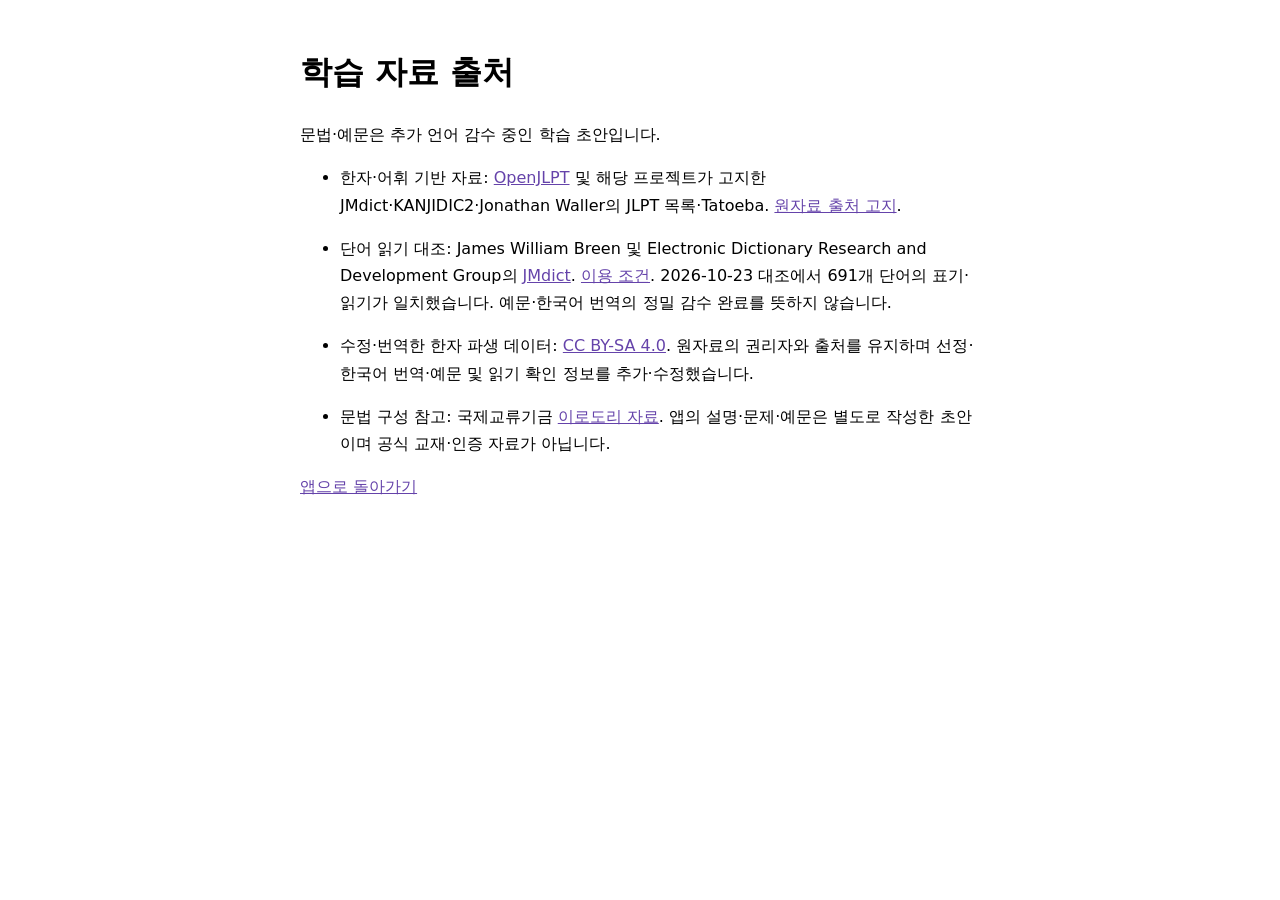
==== sources.html @ 6ac9d25b "Release v0.3.0-dev: 60 lessons, review scheduling, verified kanji readings and record safety copies" ====
<!doctype html><html lang="ko"><meta charset="utf-8"><meta name="viewport" content="width=device-width,initial-scale=1"><meta name="color-scheme" content="light dark"><title>자료 출처 · 일본어 문법정원</title><style>body{font-family:system-ui,sans-serif;max-width:680px;margin:auto;padding:24px 18px;line-height:1.7}a{color:light-dark(#6543aa,#cdb7ff)}li{margin-bottom:16px}</style><h1>학습 자료 출처</h1><p>문법·예문은 추가 언어 감수 중인 학습 초안입니다.</p><ul><li>한자·어휘 기반 자료: <a href="https://github.com/evanclan/OpenJLPT">OpenJLPT</a> 및 해당 프로젝트가 고지한 JMdict·KANJIDIC2·Jonathan Waller의 JLPT 목록·Tatoeba. <a href="https://github.com/evanclan/OpenJLPT/blob/main/NOTICE.md">원자료 출처 고지</a>.</li><li>단어 읽기 대조: James William Breen 및 Electronic Dictionary Research and Development Group의 <a href="https://www.edrdg.org/wiki/JMdict-EDICT_Dictionary_Project.html">JMdict</a>. <a href="https://www.edrdg.org/edrdg/licence.html">이용 조건</a>. 2026-10-23 대조에서 691개 단어의 표기·읽기가 일치했습니다. 예문·한국어 번역의 정밀 감수 완료를 뜻하지 않습니다.</li><li>수정·번역한 한자 파생 데이터: <a href="https://creativecommons.org/licenses/by-sa/4.0/">CC BY-SA 4.0</a>. 원자료의 권리자와 출처를 유지하며 선정·한국어 번역·예문 및 읽기 확인 정보를 추가·수정했습니다.</li><li>문법 구성 참고: 국제교류기금 <a href="https://www.irodori.jpf.go.jp/en/resources.html">이로도리 자료</a>. 앱의 설명·문제·예문은 별도로 작성한 초안이며 공식 교재·인증 자료가 아닙니다.</li></ul><p><a href="./">앱으로 돌아가기</a></p></html>
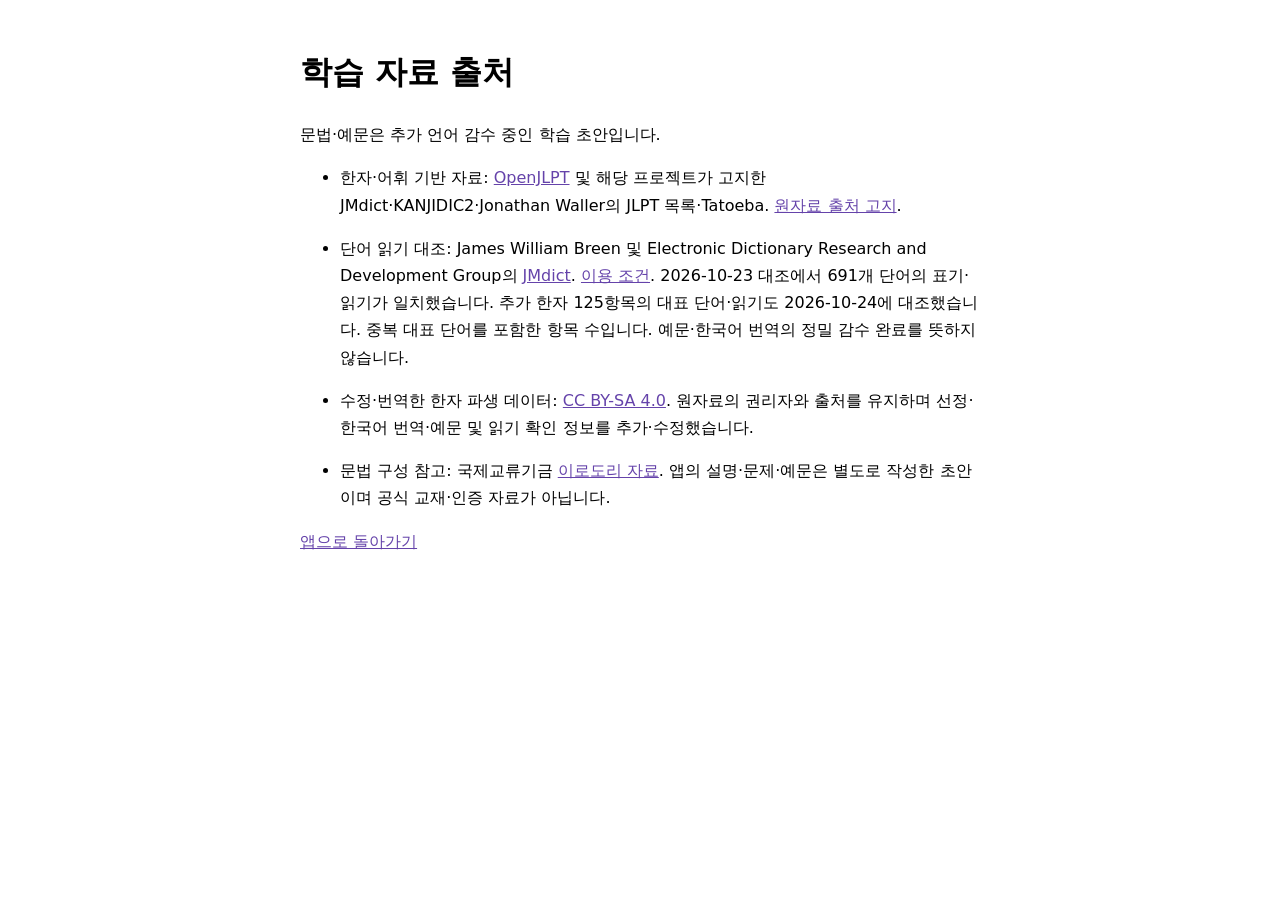
==== commit 5c5ceccf: "v0.3.5-dev: add 125 supplemental kanji and preserve sources return navigation" ====
--- a/sources.html
+++ b/sources.html
@@ -1 +1,5 @@
-<!doctype html><html lang="ko"><meta charset="utf-8"><meta name="viewport" content="width=device-width,initial-scale=1"><meta name="color-scheme" content="light dark"><title>자료 출처 · 일본어 문법정원</title><style>body{font-family:system-ui,sans-serif;max-width:680px;margin:auto;padding:24px 18px;line-height:1.7}a{color:light-dark(#6543aa,#cdb7ff)}li{margin-bottom:16px}</style><h1>학습 자료 출처</h1><p>문법·예문은 추가 언어 감수 중인 학습 초안입니다.</p><ul><li>한자·어휘 기반 자료: <a href="https://github.com/evanclan/OpenJLPT">OpenJLPT</a> 및 해당 프로젝트가 고지한 JMdict·KANJIDIC2·Jonathan Waller의 JLPT 목록·Tatoeba. <a href="https://github.com/evanclan/OpenJLPT/blob/main/NOTICE.md">원자료 출처 고지</a>.</li><li>단어 읽기 대조: James William Breen 및 Electronic Dictionary Research and Development Group의 <a href="https://www.edrdg.org/wiki/JMdict-EDICT_Dictionary_Project.html">JMdict</a>. <a href="https://www.edrdg.org/edrdg/licence.html">이용 조건</a>. 2026-10-23 대조에서 691개 단어의 표기·읽기가 일치했습니다. 예문·한국어 번역의 정밀 감수 완료를 뜻하지 않습니다.</li><li>수정·번역한 한자 파생 데이터: <a href="https://creativecommons.org/licenses/by-sa/4.0/">CC BY-SA 4.0</a>. 원자료의 권리자와 출처를 유지하며 선정·한국어 번역·예문 및 읽기 확인 정보를 추가·수정했습니다.</li><li>문법 구성 참고: 국제교류기금 <a href="https://www.irodori.jpf.go.jp/en/resources.html">이로도리 자료</a>. 앱의 설명·문제·예문은 별도로 작성한 초안이며 공식 교재·인증 자료가 아닙니다.</li></ul><p><a href="./">앱으로 돌아가기</a></p></html>
+<!doctype html><html lang="ko"><meta charset="utf-8"><meta name="viewport" content="width=device-width,initial-scale=1"><meta name="color-scheme" content="light dark"><title>자료 출처 · 일본어 문법정원</title><style>body{font-family:system-ui,sans-serif;max-width:680px;margin:auto;padding:24px 18px;line-height:1.7}a{color:light-dark(#6543aa,#cdb7ff)}li{margin-bottom:16px}</style><h1>학습 자료 출처</h1><p>문법·예문은 추가 언어 감수 중인 학습 초안입니다.</p><ul><li>한자·어휘 기반 자료: <a href="https://github.com/evanclan/OpenJLPT">OpenJLPT</a> 및 해당 프로젝트가 고지한 JMdict·KANJIDIC2·Jonathan Waller의 JLPT 목록·Tatoeba. <a href="https://github.com/evanclan/OpenJLPT/blob/main/NOTICE.md">원자료 출처 고지</a>.</li><li>단어 읽기 대조: James William Breen 및 Electronic Dictionary Research and Development Group의 <a href="https://www.edrdg.org/wiki/JMdict-EDICT_Dictionary_Project.html">JMdict</a>. <a href="https://www.edrdg.org/edrdg/licence.html">이용 조건</a>. 2026-10-23 대조에서 691개 단어의 표기·읽기가 일치했습니다. 추가 한자 125항목의 대표 단어·읽기도 2026-10-24에 대조했습니다. 중복 대표 단어를 포함한 항목 수입니다. 예문·한국어 번역의 정밀 감수 완료를 뜻하지 않습니다.</li><li>수정·번역한 한자 파생 데이터: <a href="https://creativecommons.org/licenses/by-sa/4.0/">CC BY-SA 4.0</a>. 원자료의 권리자와 출처를 유지하며 선정·한국어 번역·예문 및 읽기 확인 정보를 추가·수정했습니다.</li><li>문법 구성 참고: 국제교류기금 <a href="https://www.irodori.jpf.go.jp/en/resources.html">이로도리 자료</a>. 앱의 설명·문제·예문은 별도로 작성한 초안이며 공식 교재·인증 자료가 아닙니다.</li></ul><p><a href="./" id="app-return">앱으로 돌아가기</a></p><script>
+const backLink=document.getElementById("app-return");let previous=null;
+try{const saved=JSON.parse(sessionStorage.getItem("jgg.sources.return.v1")||"null");if(new URLSearchParams(location.search).get("from")==="app"&&saved&&Date.now()-saved.at<3600000){const url=new URL(saved.url);if(url.origin===location.origin&&[new URL("./",location.href).pathname,new URL("./index.html",location.href).pathname].includes(url.pathname))previous=url.href}}catch{}
+if(previous){backLink.href=previous;backLink.addEventListener("click",e=>{if(history.length>1){e.preventDefault();history.back()}})}
+</script></html>
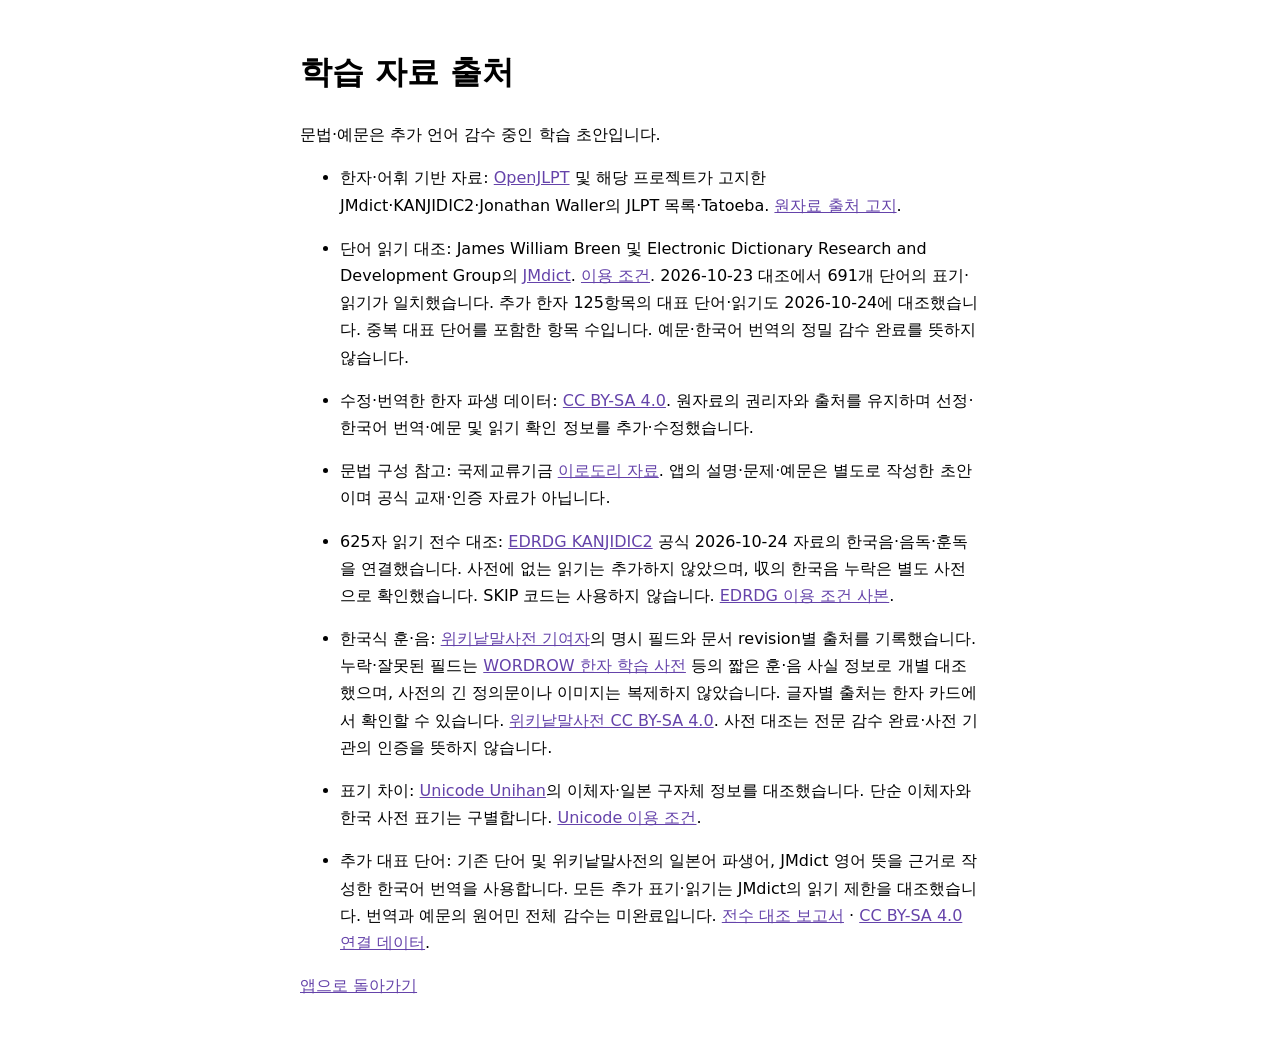
==== commit 1275a753: "v0.3.8-dev: audit and connect 625 kanji with Korean readings and expanded quizzes" ====
--- a/sources.html
+++ b/sources.html
@@ -1,4 +1,4 @@
-<!doctype html><html lang="ko"><meta charset="utf-8"><meta name="viewport" content="width=device-width,initial-scale=1"><meta name="color-scheme" content="light dark"><title>자료 출처 · 일본어 문법정원</title><style>body{font-family:system-ui,sans-serif;max-width:680px;margin:auto;padding:24px 18px;line-height:1.7}a{color:light-dark(#6543aa,#cdb7ff)}li{margin-bottom:16px}</style><h1>학습 자료 출처</h1><p>문법·예문은 추가 언어 감수 중인 학습 초안입니다.</p><ul><li>한자·어휘 기반 자료: <a href="https://github.com/evanclan/OpenJLPT">OpenJLPT</a> 및 해당 프로젝트가 고지한 JMdict·KANJIDIC2·Jonathan Waller의 JLPT 목록·Tatoeba. <a href="https://github.com/evanclan/OpenJLPT/blob/main/NOTICE.md">원자료 출처 고지</a>.</li><li>단어 읽기 대조: James William Breen 및 Electronic Dictionary Research and Development Group의 <a href="https://www.edrdg.org/wiki/JMdict-EDICT_Dictionary_Project.html">JMdict</a>. <a href="https://www.edrdg.org/edrdg/licence.html">이용 조건</a>. 2026-10-23 대조에서 691개 단어의 표기·읽기가 일치했습니다. 추가 한자 125항목의 대표 단어·읽기도 2026-10-24에 대조했습니다. 중복 대표 단어를 포함한 항목 수입니다. 예문·한국어 번역의 정밀 감수 완료를 뜻하지 않습니다.</li><li>수정·번역한 한자 파생 데이터: <a href="https://creativecommons.org/licenses/by-sa/4.0/">CC BY-SA 4.0</a>. 원자료의 권리자와 출처를 유지하며 선정·한국어 번역·예문 및 읽기 확인 정보를 추가·수정했습니다.</li><li>문법 구성 참고: 국제교류기금 <a href="https://www.irodori.jpf.go.jp/en/resources.html">이로도리 자료</a>. 앱의 설명·문제·예문은 별도로 작성한 초안이며 공식 교재·인증 자료가 아닙니다.</li></ul><p><a href="./" id="app-return">앱으로 돌아가기</a></p><script>
+<!doctype html><html lang="ko"><meta charset="utf-8"><meta name="viewport" content="width=device-width,initial-scale=1"><meta name="color-scheme" content="light dark"><title>자료 출처 · 일본어 문법정원</title><style>body{font-family:system-ui,sans-serif;max-width:680px;margin:auto;padding:24px 18px;line-height:1.7}a{color:light-dark(#6543aa,#cdb7ff)}li{margin-bottom:16px}</style><h1>학습 자료 출처</h1><p>문법·예문은 추가 언어 감수 중인 학습 초안입니다.</p><ul><li>한자·어휘 기반 자료: <a href="https://github.com/evanclan/OpenJLPT">OpenJLPT</a> 및 해당 프로젝트가 고지한 JMdict·KANJIDIC2·Jonathan Waller의 JLPT 목록·Tatoeba. <a href="https://github.com/evanclan/OpenJLPT/blob/main/NOTICE.md">원자료 출처 고지</a>.</li><li>단어 읽기 대조: James William Breen 및 Electronic Dictionary Research and Development Group의 <a href="https://www.edrdg.org/wiki/JMdict-EDICT_Dictionary_Project.html">JMdict</a>. <a href="https://www.edrdg.org/edrdg/licence.html">이용 조건</a>. 2026-10-23 대조에서 691개 단어의 표기·읽기가 일치했습니다. 추가 한자 125항목의 대표 단어·읽기도 2026-10-24에 대조했습니다. 중복 대표 단어를 포함한 항목 수입니다. 예문·한국어 번역의 정밀 감수 완료를 뜻하지 않습니다.</li><li>수정·번역한 한자 파생 데이터: <a href="https://creativecommons.org/licenses/by-sa/4.0/">CC BY-SA 4.0</a>. 원자료의 권리자와 출처를 유지하며 선정·한국어 번역·예문 및 읽기 확인 정보를 추가·수정했습니다.</li><li>문법 구성 참고: 국제교류기금 <a href="https://www.irodori.jpf.go.jp/en/resources.html">이로도리 자료</a>. 앱의 설명·문제·예문은 별도로 작성한 초안이며 공식 교재·인증 자료가 아닙니다.</li><li>625자 읽기 전수 대조: <a href="https://www.edrdg.org/wiki/KANJIDIC_Project.html">EDRDG KANJIDIC2</a> 공식 2026-10-24 자료의 한국음·음독·훈독을 연결했습니다. 사전에 없는 읽기는 추가하지 않았으며, 収의 한국음 누락은 별도 사전으로 확인했습니다. SKIP 코드는 사용하지 않습니다. <a href="./docs/licenses/EDRDG.html">EDRDG 이용 조건 사본</a>.</li><li>한국식 훈·음: <a href="https://ko.wiktionary.org/">위키낱말사전 기여자</a>의 명시 필드와 문서 revision별 출처를 기록했습니다. 누락·잘못된 필드는 <a href="https://hanja.wordrow.kr/">WORDROW 한자 학습 사전</a> 등의 짧은 훈·음 사실 정보로 개별 대조했으며, 사전의 긴 정의문이나 이미지는 복제하지 않았습니다. 글자별 출처는 한자 카드에서 확인할 수 있습니다. <a href="https://ko.wiktionary.org/wiki/위키낱말사전:저작권">위키낱말사전 CC BY-SA 4.0</a>. 사전 대조는 전문 감수 완료·사전 기관의 인증을 뜻하지 않습니다.</li><li>표기 차이: <a href="https://www.unicode.org/reports/tr38/">Unicode Unihan</a>의 이체자·일본 구자체 정보를 대조했습니다. 단순 이체자와 한국 사전 표기는 구별합니다. <a href="./docs/licenses/UNICODE.txt">Unicode 이용 조건</a>.</li><li>추가 대표 단어: 기존 단어 및 위키낱말사전의 일본어 파생어, JMdict 영어 뜻을 근거로 작성한 한국어 번역을 사용합니다. 모든 추가 표기·읽기는 JMdict의 읽기 제한을 대조했습니다. 번역과 예문의 원어민 전체 감수는 미완료입니다. <a href="./data/kanji/KANJI-ENRICHMENT-AUDIT.md">전수 대조 보고서</a> · <a href="./data/kanji/kanji-enrichment.json">CC BY-SA 4.0 연결 데이터</a>.</li></ul><p><a href="./" id="app-return">앱으로 돌아가기</a></p><script>
 const backLink=document.getElementById("app-return");let previous=null;
 try{const saved=JSON.parse(sessionStorage.getItem("jgg.sources.return.v1")||"null");if(new URLSearchParams(location.search).get("from")==="app"&&saved&&Date.now()-saved.at<3600000){const url=new URL(saved.url);if(url.origin===location.origin&&[new URL("./",location.href).pathname,new URL("./index.html",location.href).pathname].includes(url.pathname))previous=url.href}}catch{}
 if(previous){backLink.href=previous;backLink.addEventListener("click",e=>{if(history.length>1){e.preventDefault();history.back()}})}
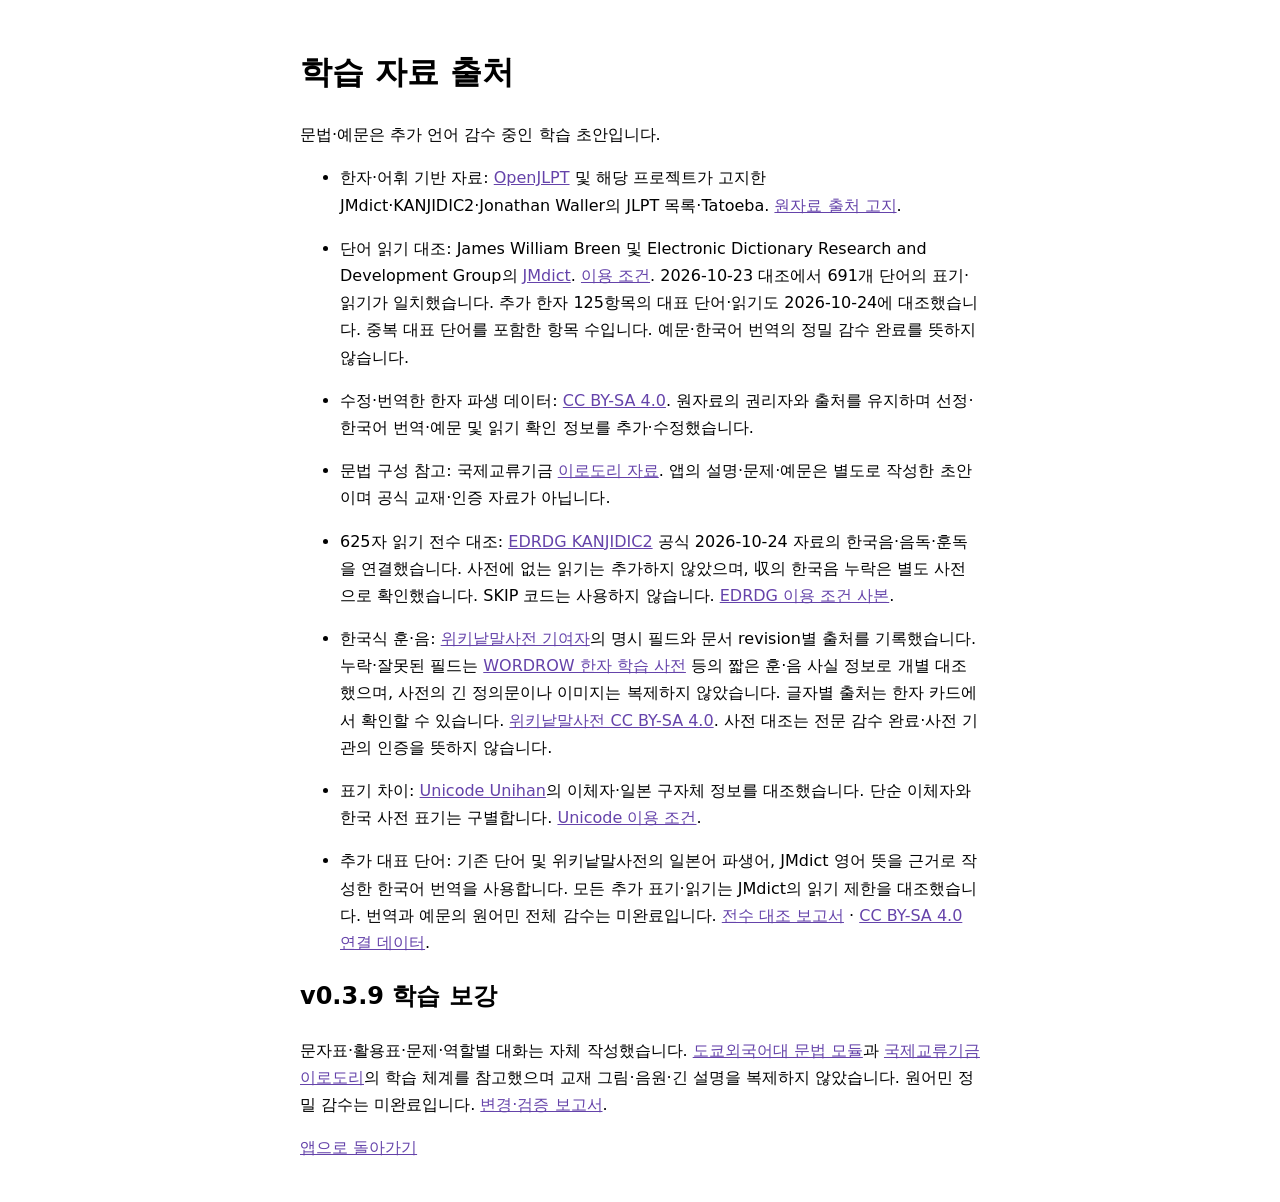
==== commit 11a5d79c: "v0.3.9-dev: enrich all 60 lessons, complete kana study and preserve learning records" ====
--- a/sources.html
+++ b/sources.html
@@ -1,4 +1,4 @@
-<!doctype html><html lang="ko"><meta charset="utf-8"><meta name="viewport" content="width=device-width,initial-scale=1"><meta name="color-scheme" content="light dark"><title>자료 출처 · 일본어 문법정원</title><style>body{font-family:system-ui,sans-serif;max-width:680px;margin:auto;padding:24px 18px;line-height:1.7}a{color:light-dark(#6543aa,#cdb7ff)}li{margin-bottom:16px}</style><h1>학습 자료 출처</h1><p>문법·예문은 추가 언어 감수 중인 학습 초안입니다.</p><ul><li>한자·어휘 기반 자료: <a href="https://github.com/evanclan/OpenJLPT">OpenJLPT</a> 및 해당 프로젝트가 고지한 JMdict·KANJIDIC2·Jonathan Waller의 JLPT 목록·Tatoeba. <a href="https://github.com/evanclan/OpenJLPT/blob/main/NOTICE.md">원자료 출처 고지</a>.</li><li>단어 읽기 대조: James William Breen 및 Electronic Dictionary Research and Development Group의 <a href="https://www.edrdg.org/wiki/JMdict-EDICT_Dictionary_Project.html">JMdict</a>. <a href="https://www.edrdg.org/edrdg/licence.html">이용 조건</a>. 2026-10-23 대조에서 691개 단어의 표기·읽기가 일치했습니다. 추가 한자 125항목의 대표 단어·읽기도 2026-10-24에 대조했습니다. 중복 대표 단어를 포함한 항목 수입니다. 예문·한국어 번역의 정밀 감수 완료를 뜻하지 않습니다.</li><li>수정·번역한 한자 파생 데이터: <a href="https://creativecommons.org/licenses/by-sa/4.0/">CC BY-SA 4.0</a>. 원자료의 권리자와 출처를 유지하며 선정·한국어 번역·예문 및 읽기 확인 정보를 추가·수정했습니다.</li><li>문법 구성 참고: 국제교류기금 <a href="https://www.irodori.jpf.go.jp/en/resources.html">이로도리 자료</a>. 앱의 설명·문제·예문은 별도로 작성한 초안이며 공식 교재·인증 자료가 아닙니다.</li><li>625자 읽기 전수 대조: <a href="https://www.edrdg.org/wiki/KANJIDIC_Project.html">EDRDG KANJIDIC2</a> 공식 2026-10-24 자료의 한국음·음독·훈독을 연결했습니다. 사전에 없는 읽기는 추가하지 않았으며, 収의 한국음 누락은 별도 사전으로 확인했습니다. SKIP 코드는 사용하지 않습니다. <a href="./docs/licenses/EDRDG.html">EDRDG 이용 조건 사본</a>.</li><li>한국식 훈·음: <a href="https://ko.wiktionary.org/">위키낱말사전 기여자</a>의 명시 필드와 문서 revision별 출처를 기록했습니다. 누락·잘못된 필드는 <a href="https://hanja.wordrow.kr/">WORDROW 한자 학습 사전</a> 등의 짧은 훈·음 사실 정보로 개별 대조했으며, 사전의 긴 정의문이나 이미지는 복제하지 않았습니다. 글자별 출처는 한자 카드에서 확인할 수 있습니다. <a href="https://ko.wiktionary.org/wiki/위키낱말사전:저작권">위키낱말사전 CC BY-SA 4.0</a>. 사전 대조는 전문 감수 완료·사전 기관의 인증을 뜻하지 않습니다.</li><li>표기 차이: <a href="https://www.unicode.org/reports/tr38/">Unicode Unihan</a>의 이체자·일본 구자체 정보를 대조했습니다. 단순 이체자와 한국 사전 표기는 구별합니다. <a href="./docs/licenses/UNICODE.txt">Unicode 이용 조건</a>.</li><li>추가 대표 단어: 기존 단어 및 위키낱말사전의 일본어 파생어, JMdict 영어 뜻을 근거로 작성한 한국어 번역을 사용합니다. 모든 추가 표기·읽기는 JMdict의 읽기 제한을 대조했습니다. 번역과 예문의 원어민 전체 감수는 미완료입니다. <a href="./data/kanji/KANJI-ENRICHMENT-AUDIT.md">전수 대조 보고서</a> · <a href="./data/kanji/kanji-enrichment.json">CC BY-SA 4.0 연결 데이터</a>.</li></ul><p><a href="./" id="app-return">앱으로 돌아가기</a></p><script>
+<!doctype html><html lang="ko"><meta charset="utf-8"><meta name="viewport" content="width=device-width,initial-scale=1"><meta name="color-scheme" content="light dark"><title>자료 출처 · 일본어 문법정원</title><style>body{font-family:system-ui,sans-serif;max-width:680px;margin:auto;padding:24px 18px;line-height:1.7}a{color:light-dark(#6543aa,#cdb7ff)}li{margin-bottom:16px}</style><h1>학습 자료 출처</h1><p>문법·예문은 추가 언어 감수 중인 학습 초안입니다.</p><ul><li>한자·어휘 기반 자료: <a href="https://github.com/evanclan/OpenJLPT">OpenJLPT</a> 및 해당 프로젝트가 고지한 JMdict·KANJIDIC2·Jonathan Waller의 JLPT 목록·Tatoeba. <a href="https://github.com/evanclan/OpenJLPT/blob/main/NOTICE.md">원자료 출처 고지</a>.</li><li>단어 읽기 대조: James William Breen 및 Electronic Dictionary Research and Development Group의 <a href="https://www.edrdg.org/wiki/JMdict-EDICT_Dictionary_Project.html">JMdict</a>. <a href="https://www.edrdg.org/edrdg/licence.html">이용 조건</a>. 2026-10-23 대조에서 691개 단어의 표기·읽기가 일치했습니다. 추가 한자 125항목의 대표 단어·읽기도 2026-10-24에 대조했습니다. 중복 대표 단어를 포함한 항목 수입니다. 예문·한국어 번역의 정밀 감수 완료를 뜻하지 않습니다.</li><li>수정·번역한 한자 파생 데이터: <a href="https://creativecommons.org/licenses/by-sa/4.0/">CC BY-SA 4.0</a>. 원자료의 권리자와 출처를 유지하며 선정·한국어 번역·예문 및 읽기 확인 정보를 추가·수정했습니다.</li><li>문법 구성 참고: 국제교류기금 <a href="https://www.irodori.jpf.go.jp/en/resources.html">이로도리 자료</a>. 앱의 설명·문제·예문은 별도로 작성한 초안이며 공식 교재·인증 자료가 아닙니다.</li><li>625자 읽기 전수 대조: <a href="https://www.edrdg.org/wiki/KANJIDIC_Project.html">EDRDG KANJIDIC2</a> 공식 2026-10-24 자료의 한국음·음독·훈독을 연결했습니다. 사전에 없는 읽기는 추가하지 않았으며, 収의 한국음 누락은 별도 사전으로 확인했습니다. SKIP 코드는 사용하지 않습니다. <a href="./docs/licenses/EDRDG.html">EDRDG 이용 조건 사본</a>.</li><li>한국식 훈·음: <a href="https://ko.wiktionary.org/">위키낱말사전 기여자</a>의 명시 필드와 문서 revision별 출처를 기록했습니다. 누락·잘못된 필드는 <a href="https://hanja.wordrow.kr/">WORDROW 한자 학습 사전</a> 등의 짧은 훈·음 사실 정보로 개별 대조했으며, 사전의 긴 정의문이나 이미지는 복제하지 않았습니다. 글자별 출처는 한자 카드에서 확인할 수 있습니다. <a href="https://ko.wiktionary.org/wiki/위키낱말사전:저작권">위키낱말사전 CC BY-SA 4.0</a>. 사전 대조는 전문 감수 완료·사전 기관의 인증을 뜻하지 않습니다.</li><li>표기 차이: <a href="https://www.unicode.org/reports/tr38/">Unicode Unihan</a>의 이체자·일본 구자체 정보를 대조했습니다. 단순 이체자와 한국 사전 표기는 구별합니다. <a href="./docs/licenses/UNICODE.txt">Unicode 이용 조건</a>.</li><li>추가 대표 단어: 기존 단어 및 위키낱말사전의 일본어 파생어, JMdict 영어 뜻을 근거로 작성한 한국어 번역을 사용합니다. 모든 추가 표기·읽기는 JMdict의 읽기 제한을 대조했습니다. 번역과 예문의 원어민 전체 감수는 미완료입니다. <a href="./data/kanji/KANJI-ENRICHMENT-AUDIT.md">전수 대조 보고서</a> · <a href="./data/kanji/kanji-enrichment.json">CC BY-SA 4.0 연결 데이터</a>.</li></ul><h2>v0.3.9 학습 보강</h2><p>문자표·활용표·문제·역할별 대화는 자체 작성했습니다. <a href="https://www.coelang.tufs.ac.jp/mt/ja/gmod/steplist.html">도쿄외국어대 문법 모듈</a>과 <a href="https://www.irodori.jpf.go.jp/resources.html">국제교류기금 이로도리</a>의 학습 체계를 참고했으며 교재 그림·음원·긴 설명을 복제하지 않았습니다. 원어민 정밀 감수는 미완료입니다. <a href="./docs/RELEASE-v0.3.9.md">변경·검증 보고서</a>.</p><p><a href="./" id="app-return">앱으로 돌아가기</a></p><script>
 const backLink=document.getElementById("app-return");let previous=null;
 try{const saved=JSON.parse(sessionStorage.getItem("jgg.sources.return.v1")||"null");if(new URLSearchParams(location.search).get("from")==="app"&&saved&&Date.now()-saved.at<3600000){const url=new URL(saved.url);if(url.origin===location.origin&&[new URL("./",location.href).pathname,new URL("./index.html",location.href).pathname].includes(url.pathname))previous=url.href}}catch{}
 if(previous){backLink.href=previous;backLink.addEventListener("click",e=>{if(history.length>1){e.preventDefault();history.back()}})}
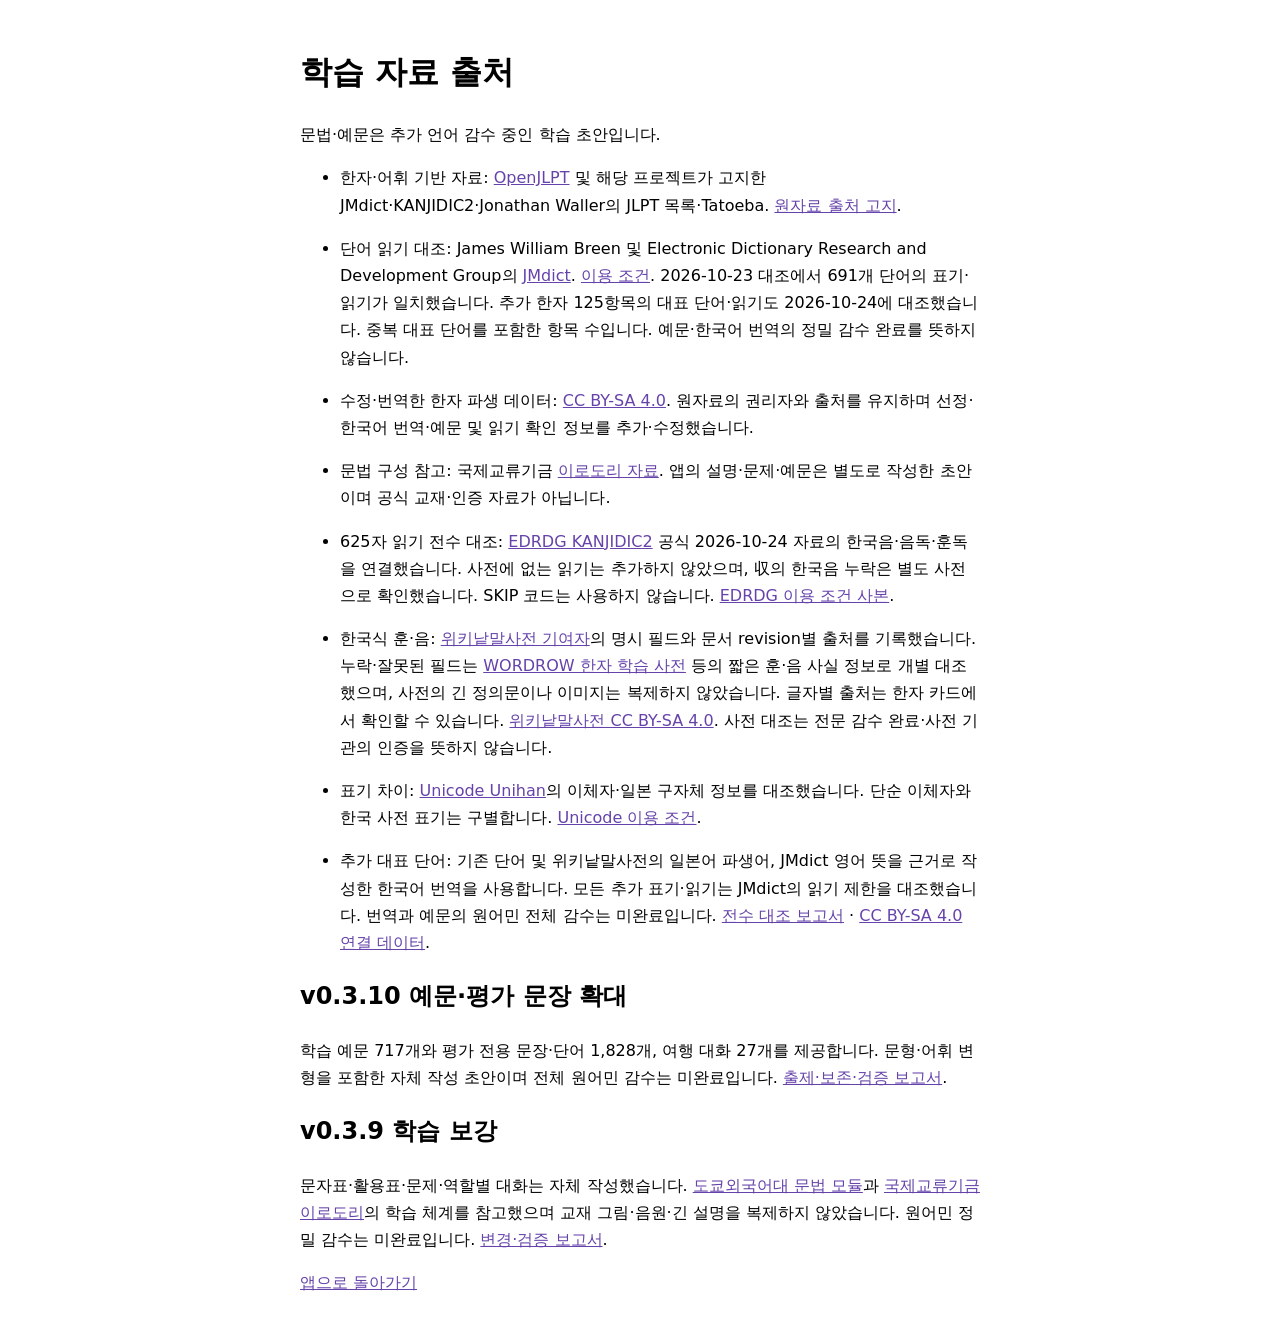
==== commit 06cfdd21: "v0.3.10-dev: expand examples and add persistent context-aware quiz rotation" ====
--- a/sources.html
+++ b/sources.html
@@ -1,4 +1,4 @@
-<!doctype html><html lang="ko"><meta charset="utf-8"><meta name="viewport" content="width=device-width,initial-scale=1"><meta name="color-scheme" content="light dark"><title>자료 출처 · 일본어 문법정원</title><style>body{font-family:system-ui,sans-serif;max-width:680px;margin:auto;padding:24px 18px;line-height:1.7}a{color:light-dark(#6543aa,#cdb7ff)}li{margin-bottom:16px}</style><h1>학습 자료 출처</h1><p>문법·예문은 추가 언어 감수 중인 학습 초안입니다.</p><ul><li>한자·어휘 기반 자료: <a href="https://github.com/evanclan/OpenJLPT">OpenJLPT</a> 및 해당 프로젝트가 고지한 JMdict·KANJIDIC2·Jonathan Waller의 JLPT 목록·Tatoeba. <a href="https://github.com/evanclan/OpenJLPT/blob/main/NOTICE.md">원자료 출처 고지</a>.</li><li>단어 읽기 대조: James William Breen 및 Electronic Dictionary Research and Development Group의 <a href="https://www.edrdg.org/wiki/JMdict-EDICT_Dictionary_Project.html">JMdict</a>. <a href="https://www.edrdg.org/edrdg/licence.html">이용 조건</a>. 2026-10-23 대조에서 691개 단어의 표기·읽기가 일치했습니다. 추가 한자 125항목의 대표 단어·읽기도 2026-10-24에 대조했습니다. 중복 대표 단어를 포함한 항목 수입니다. 예문·한국어 번역의 정밀 감수 완료를 뜻하지 않습니다.</li><li>수정·번역한 한자 파생 데이터: <a href="https://creativecommons.org/licenses/by-sa/4.0/">CC BY-SA 4.0</a>. 원자료의 권리자와 출처를 유지하며 선정·한국어 번역·예문 및 읽기 확인 정보를 추가·수정했습니다.</li><li>문법 구성 참고: 국제교류기금 <a href="https://www.irodori.jpf.go.jp/en/resources.html">이로도리 자료</a>. 앱의 설명·문제·예문은 별도로 작성한 초안이며 공식 교재·인증 자료가 아닙니다.</li><li>625자 읽기 전수 대조: <a href="https://www.edrdg.org/wiki/KANJIDIC_Project.html">EDRDG KANJIDIC2</a> 공식 2026-10-24 자료의 한국음·음독·훈독을 연결했습니다. 사전에 없는 읽기는 추가하지 않았으며, 収의 한국음 누락은 별도 사전으로 확인했습니다. SKIP 코드는 사용하지 않습니다. <a href="./docs/licenses/EDRDG.html">EDRDG 이용 조건 사본</a>.</li><li>한국식 훈·음: <a href="https://ko.wiktionary.org/">위키낱말사전 기여자</a>의 명시 필드와 문서 revision별 출처를 기록했습니다. 누락·잘못된 필드는 <a href="https://hanja.wordrow.kr/">WORDROW 한자 학습 사전</a> 등의 짧은 훈·음 사실 정보로 개별 대조했으며, 사전의 긴 정의문이나 이미지는 복제하지 않았습니다. 글자별 출처는 한자 카드에서 확인할 수 있습니다. <a href="https://ko.wiktionary.org/wiki/위키낱말사전:저작권">위키낱말사전 CC BY-SA 4.0</a>. 사전 대조는 전문 감수 완료·사전 기관의 인증을 뜻하지 않습니다.</li><li>표기 차이: <a href="https://www.unicode.org/reports/tr38/">Unicode Unihan</a>의 이체자·일본 구자체 정보를 대조했습니다. 단순 이체자와 한국 사전 표기는 구별합니다. <a href="./docs/licenses/UNICODE.txt">Unicode 이용 조건</a>.</li><li>추가 대표 단어: 기존 단어 및 위키낱말사전의 일본어 파생어, JMdict 영어 뜻을 근거로 작성한 한국어 번역을 사용합니다. 모든 추가 표기·읽기는 JMdict의 읽기 제한을 대조했습니다. 번역과 예문의 원어민 전체 감수는 미완료입니다. <a href="./data/kanji/KANJI-ENRICHMENT-AUDIT.md">전수 대조 보고서</a> · <a href="./data/kanji/kanji-enrichment.json">CC BY-SA 4.0 연결 데이터</a>.</li></ul><h2>v0.3.9 학습 보강</h2><p>문자표·활용표·문제·역할별 대화는 자체 작성했습니다. <a href="https://www.coelang.tufs.ac.jp/mt/ja/gmod/steplist.html">도쿄외국어대 문법 모듈</a>과 <a href="https://www.irodori.jpf.go.jp/resources.html">국제교류기금 이로도리</a>의 학습 체계를 참고했으며 교재 그림·음원·긴 설명을 복제하지 않았습니다. 원어민 정밀 감수는 미완료입니다. <a href="./docs/RELEASE-v0.3.9.md">변경·검증 보고서</a>.</p><p><a href="./" id="app-return">앱으로 돌아가기</a></p><script>
+<!doctype html><html lang="ko"><meta charset="utf-8"><meta name="viewport" content="width=device-width,initial-scale=1"><meta name="color-scheme" content="light dark"><title>자료 출처 · 일본어 문법정원</title><style>body{font-family:system-ui,sans-serif;max-width:680px;margin:auto;padding:24px 18px;line-height:1.7}a{color:light-dark(#6543aa,#cdb7ff)}li{margin-bottom:16px}</style><h1>학습 자료 출처</h1><p>문법·예문은 추가 언어 감수 중인 학습 초안입니다.</p><ul><li>한자·어휘 기반 자료: <a href="https://github.com/evanclan/OpenJLPT">OpenJLPT</a> 및 해당 프로젝트가 고지한 JMdict·KANJIDIC2·Jonathan Waller의 JLPT 목록·Tatoeba. <a href="https://github.com/evanclan/OpenJLPT/blob/main/NOTICE.md">원자료 출처 고지</a>.</li><li>단어 읽기 대조: James William Breen 및 Electronic Dictionary Research and Development Group의 <a href="https://www.edrdg.org/wiki/JMdict-EDICT_Dictionary_Project.html">JMdict</a>. <a href="https://www.edrdg.org/edrdg/licence.html">이용 조건</a>. 2026-10-23 대조에서 691개 단어의 표기·읽기가 일치했습니다. 추가 한자 125항목의 대표 단어·읽기도 2026-10-24에 대조했습니다. 중복 대표 단어를 포함한 항목 수입니다. 예문·한국어 번역의 정밀 감수 완료를 뜻하지 않습니다.</li><li>수정·번역한 한자 파생 데이터: <a href="https://creativecommons.org/licenses/by-sa/4.0/">CC BY-SA 4.0</a>. 원자료의 권리자와 출처를 유지하며 선정·한국어 번역·예문 및 읽기 확인 정보를 추가·수정했습니다.</li><li>문법 구성 참고: 국제교류기금 <a href="https://www.irodori.jpf.go.jp/en/resources.html">이로도리 자료</a>. 앱의 설명·문제·예문은 별도로 작성한 초안이며 공식 교재·인증 자료가 아닙니다.</li><li>625자 읽기 전수 대조: <a href="https://www.edrdg.org/wiki/KANJIDIC_Project.html">EDRDG KANJIDIC2</a> 공식 2026-10-24 자료의 한국음·음독·훈독을 연결했습니다. 사전에 없는 읽기는 추가하지 않았으며, 収의 한국음 누락은 별도 사전으로 확인했습니다. SKIP 코드는 사용하지 않습니다. <a href="./docs/licenses/EDRDG.html">EDRDG 이용 조건 사본</a>.</li><li>한국식 훈·음: <a href="https://ko.wiktionary.org/">위키낱말사전 기여자</a>의 명시 필드와 문서 revision별 출처를 기록했습니다. 누락·잘못된 필드는 <a href="https://hanja.wordrow.kr/">WORDROW 한자 학습 사전</a> 등의 짧은 훈·음 사실 정보로 개별 대조했으며, 사전의 긴 정의문이나 이미지는 복제하지 않았습니다. 글자별 출처는 한자 카드에서 확인할 수 있습니다. <a href="https://ko.wiktionary.org/wiki/위키낱말사전:저작권">위키낱말사전 CC BY-SA 4.0</a>. 사전 대조는 전문 감수 완료·사전 기관의 인증을 뜻하지 않습니다.</li><li>표기 차이: <a href="https://www.unicode.org/reports/tr38/">Unicode Unihan</a>의 이체자·일본 구자체 정보를 대조했습니다. 단순 이체자와 한국 사전 표기는 구별합니다. <a href="./docs/licenses/UNICODE.txt">Unicode 이용 조건</a>.</li><li>추가 대표 단어: 기존 단어 및 위키낱말사전의 일본어 파생어, JMdict 영어 뜻을 근거로 작성한 한국어 번역을 사용합니다. 모든 추가 표기·읽기는 JMdict의 읽기 제한을 대조했습니다. 번역과 예문의 원어민 전체 감수는 미완료입니다. <a href="./data/kanji/KANJI-ENRICHMENT-AUDIT.md">전수 대조 보고서</a> · <a href="./data/kanji/kanji-enrichment.json">CC BY-SA 4.0 연결 데이터</a>.</li></ul><h2>v0.3.10 예문·평가 문장 확대</h2><p>학습 예문 717개와 평가 전용 문장·단어 1,828개, 여행 대화 27개를 제공합니다. 문형·어휘 변형을 포함한 자체 작성 초안이며 전체 원어민 감수는 미완료입니다. <a href="./docs/RELEASE-v0.3.10.md">출제·보존·검증 보고서</a>.</p><h2>v0.3.9 학습 보강</h2><p>문자표·활용표·문제·역할별 대화는 자체 작성했습니다. <a href="https://www.coelang.tufs.ac.jp/mt/ja/gmod/steplist.html">도쿄외국어대 문법 모듈</a>과 <a href="https://www.irodori.jpf.go.jp/resources.html">국제교류기금 이로도리</a>의 학습 체계를 참고했으며 교재 그림·음원·긴 설명을 복제하지 않았습니다. 원어민 정밀 감수는 미완료입니다. <a href="./docs/RELEASE-v0.3.9.md">변경·검증 보고서</a>.</p><p><a href="./" id="app-return">앱으로 돌아가기</a></p><script>
 const backLink=document.getElementById("app-return");let previous=null;
 try{const saved=JSON.parse(sessionStorage.getItem("jgg.sources.return.v1")||"null");if(new URLSearchParams(location.search).get("from")==="app"&&saved&&Date.now()-saved.at<3600000){const url=new URL(saved.url);if(url.origin===location.origin&&[new URL("./",location.href).pathname,new URL("./index.html",location.href).pathname].includes(url.pathname))previous=url.href}}catch{}
 if(previous){backLink.href=previous;backLink.addEventListener("click",e=>{if(history.length>1){e.preventDefault();history.back()}})}
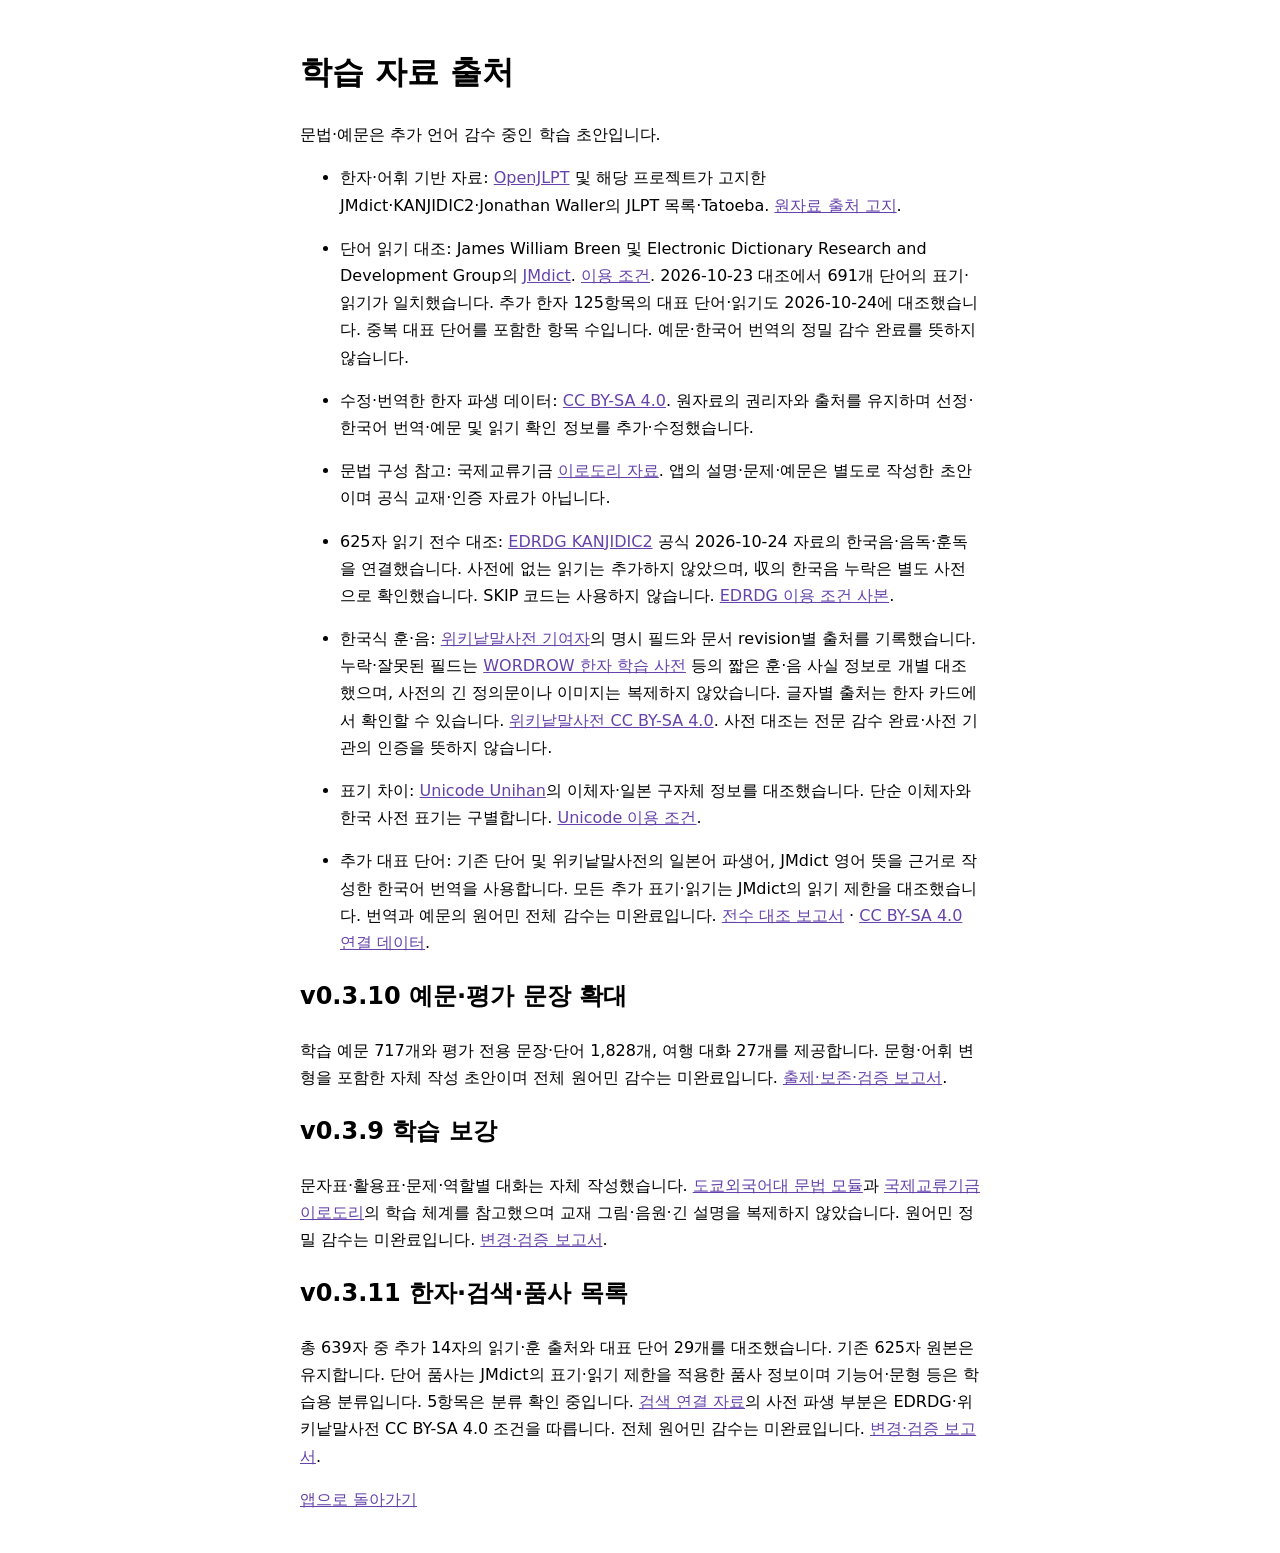
==== commit f2045764: "Release v0.3.11-dev: complete study kanji links, offline search, categories and recommendations" ====
--- a/sources.html
+++ b/sources.html
@@ -1,4 +1,4 @@
-<!doctype html><html lang="ko"><meta charset="utf-8"><meta name="viewport" content="width=device-width,initial-scale=1"><meta name="color-scheme" content="light dark"><title>자료 출처 · 일본어 문법정원</title><style>body{font-family:system-ui,sans-serif;max-width:680px;margin:auto;padding:24px 18px;line-height:1.7}a{color:light-dark(#6543aa,#cdb7ff)}li{margin-bottom:16px}</style><h1>학습 자료 출처</h1><p>문법·예문은 추가 언어 감수 중인 학습 초안입니다.</p><ul><li>한자·어휘 기반 자료: <a href="https://github.com/evanclan/OpenJLPT">OpenJLPT</a> 및 해당 프로젝트가 고지한 JMdict·KANJIDIC2·Jonathan Waller의 JLPT 목록·Tatoeba. <a href="https://github.com/evanclan/OpenJLPT/blob/main/NOTICE.md">원자료 출처 고지</a>.</li><li>단어 읽기 대조: James William Breen 및 Electronic Dictionary Research and Development Group의 <a href="https://www.edrdg.org/wiki/JMdict-EDICT_Dictionary_Project.html">JMdict</a>. <a href="https://www.edrdg.org/edrdg/licence.html">이용 조건</a>. 2026-10-23 대조에서 691개 단어의 표기·읽기가 일치했습니다. 추가 한자 125항목의 대표 단어·읽기도 2026-10-24에 대조했습니다. 중복 대표 단어를 포함한 항목 수입니다. 예문·한국어 번역의 정밀 감수 완료를 뜻하지 않습니다.</li><li>수정·번역한 한자 파생 데이터: <a href="https://creativecommons.org/licenses/by-sa/4.0/">CC BY-SA 4.0</a>. 원자료의 권리자와 출처를 유지하며 선정·한국어 번역·예문 및 읽기 확인 정보를 추가·수정했습니다.</li><li>문법 구성 참고: 국제교류기금 <a href="https://www.irodori.jpf.go.jp/en/resources.html">이로도리 자료</a>. 앱의 설명·문제·예문은 별도로 작성한 초안이며 공식 교재·인증 자료가 아닙니다.</li><li>625자 읽기 전수 대조: <a href="https://www.edrdg.org/wiki/KANJIDIC_Project.html">EDRDG KANJIDIC2</a> 공식 2026-10-24 자료의 한국음·음독·훈독을 연결했습니다. 사전에 없는 읽기는 추가하지 않았으며, 収의 한국음 누락은 별도 사전으로 확인했습니다. SKIP 코드는 사용하지 않습니다. <a href="./docs/licenses/EDRDG.html">EDRDG 이용 조건 사본</a>.</li><li>한국식 훈·음: <a href="https://ko.wiktionary.org/">위키낱말사전 기여자</a>의 명시 필드와 문서 revision별 출처를 기록했습니다. 누락·잘못된 필드는 <a href="https://hanja.wordrow.kr/">WORDROW 한자 학습 사전</a> 등의 짧은 훈·음 사실 정보로 개별 대조했으며, 사전의 긴 정의문이나 이미지는 복제하지 않았습니다. 글자별 출처는 한자 카드에서 확인할 수 있습니다. <a href="https://ko.wiktionary.org/wiki/위키낱말사전:저작권">위키낱말사전 CC BY-SA 4.0</a>. 사전 대조는 전문 감수 완료·사전 기관의 인증을 뜻하지 않습니다.</li><li>표기 차이: <a href="https://www.unicode.org/reports/tr38/">Unicode Unihan</a>의 이체자·일본 구자체 정보를 대조했습니다. 단순 이체자와 한국 사전 표기는 구별합니다. <a href="./docs/licenses/UNICODE.txt">Unicode 이용 조건</a>.</li><li>추가 대표 단어: 기존 단어 및 위키낱말사전의 일본어 파생어, JMdict 영어 뜻을 근거로 작성한 한국어 번역을 사용합니다. 모든 추가 표기·읽기는 JMdict의 읽기 제한을 대조했습니다. 번역과 예문의 원어민 전체 감수는 미완료입니다. <a href="./data/kanji/KANJI-ENRICHMENT-AUDIT.md">전수 대조 보고서</a> · <a href="./data/kanji/kanji-enrichment.json">CC BY-SA 4.0 연결 데이터</a>.</li></ul><h2>v0.3.10 예문·평가 문장 확대</h2><p>학습 예문 717개와 평가 전용 문장·단어 1,828개, 여행 대화 27개를 제공합니다. 문형·어휘 변형을 포함한 자체 작성 초안이며 전체 원어민 감수는 미완료입니다. <a href="./docs/RELEASE-v0.3.10.md">출제·보존·검증 보고서</a>.</p><h2>v0.3.9 학습 보강</h2><p>문자표·활용표·문제·역할별 대화는 자체 작성했습니다. <a href="https://www.coelang.tufs.ac.jp/mt/ja/gmod/steplist.html">도쿄외국어대 문법 모듈</a>과 <a href="https://www.irodori.jpf.go.jp/resources.html">국제교류기금 이로도리</a>의 학습 체계를 참고했으며 교재 그림·음원·긴 설명을 복제하지 않았습니다. 원어민 정밀 감수는 미완료입니다. <a href="./docs/RELEASE-v0.3.9.md">변경·검증 보고서</a>.</p><p><a href="./" id="app-return">앱으로 돌아가기</a></p><script>
+<!doctype html><html lang="ko"><meta charset="utf-8"><meta name="viewport" content="width=device-width,initial-scale=1"><meta name="color-scheme" content="light dark"><title>자료 출처 · 일본어 문법정원</title><style>body{font-family:system-ui,sans-serif;max-width:680px;margin:auto;padding:24px 18px;line-height:1.7}a{color:light-dark(#6543aa,#cdb7ff)}li{margin-bottom:16px}</style><h1>학습 자료 출처</h1><p>문법·예문은 추가 언어 감수 중인 학습 초안입니다.</p><ul><li>한자·어휘 기반 자료: <a href="https://github.com/evanclan/OpenJLPT">OpenJLPT</a> 및 해당 프로젝트가 고지한 JMdict·KANJIDIC2·Jonathan Waller의 JLPT 목록·Tatoeba. <a href="https://github.com/evanclan/OpenJLPT/blob/main/NOTICE.md">원자료 출처 고지</a>.</li><li>단어 읽기 대조: James William Breen 및 Electronic Dictionary Research and Development Group의 <a href="https://www.edrdg.org/wiki/JMdict-EDICT_Dictionary_Project.html">JMdict</a>. <a href="https://www.edrdg.org/edrdg/licence.html">이용 조건</a>. 2026-10-23 대조에서 691개 단어의 표기·읽기가 일치했습니다. 추가 한자 125항목의 대표 단어·읽기도 2026-10-24에 대조했습니다. 중복 대표 단어를 포함한 항목 수입니다. 예문·한국어 번역의 정밀 감수 완료를 뜻하지 않습니다.</li><li>수정·번역한 한자 파생 데이터: <a href="https://creativecommons.org/licenses/by-sa/4.0/">CC BY-SA 4.0</a>. 원자료의 권리자와 출처를 유지하며 선정·한국어 번역·예문 및 읽기 확인 정보를 추가·수정했습니다.</li><li>문법 구성 참고: 국제교류기금 <a href="https://www.irodori.jpf.go.jp/en/resources.html">이로도리 자료</a>. 앱의 설명·문제·예문은 별도로 작성한 초안이며 공식 교재·인증 자료가 아닙니다.</li><li>625자 읽기 전수 대조: <a href="https://www.edrdg.org/wiki/KANJIDIC_Project.html">EDRDG KANJIDIC2</a> 공식 2026-10-24 자료의 한국음·음독·훈독을 연결했습니다. 사전에 없는 읽기는 추가하지 않았으며, 収의 한국음 누락은 별도 사전으로 확인했습니다. SKIP 코드는 사용하지 않습니다. <a href="./docs/licenses/EDRDG.html">EDRDG 이용 조건 사본</a>.</li><li>한국식 훈·음: <a href="https://ko.wiktionary.org/">위키낱말사전 기여자</a>의 명시 필드와 문서 revision별 출처를 기록했습니다. 누락·잘못된 필드는 <a href="https://hanja.wordrow.kr/">WORDROW 한자 학습 사전</a> 등의 짧은 훈·음 사실 정보로 개별 대조했으며, 사전의 긴 정의문이나 이미지는 복제하지 않았습니다. 글자별 출처는 한자 카드에서 확인할 수 있습니다. <a href="https://ko.wiktionary.org/wiki/위키낱말사전:저작권">위키낱말사전 CC BY-SA 4.0</a>. 사전 대조는 전문 감수 완료·사전 기관의 인증을 뜻하지 않습니다.</li><li>표기 차이: <a href="https://www.unicode.org/reports/tr38/">Unicode Unihan</a>의 이체자·일본 구자체 정보를 대조했습니다. 단순 이체자와 한국 사전 표기는 구별합니다. <a href="./docs/licenses/UNICODE.txt">Unicode 이용 조건</a>.</li><li>추가 대표 단어: 기존 단어 및 위키낱말사전의 일본어 파생어, JMdict 영어 뜻을 근거로 작성한 한국어 번역을 사용합니다. 모든 추가 표기·읽기는 JMdict의 읽기 제한을 대조했습니다. 번역과 예문의 원어민 전체 감수는 미완료입니다. <a href="./data/kanji/KANJI-ENRICHMENT-AUDIT.md">전수 대조 보고서</a> · <a href="./data/kanji/kanji-enrichment.json">CC BY-SA 4.0 연결 데이터</a>.</li></ul><h2>v0.3.10 예문·평가 문장 확대</h2><p>학습 예문 717개와 평가 전용 문장·단어 1,828개, 여행 대화 27개를 제공합니다. 문형·어휘 변형을 포함한 자체 작성 초안이며 전체 원어민 감수는 미완료입니다. <a href="./docs/RELEASE-v0.3.10.md">출제·보존·검증 보고서</a>.</p><h2>v0.3.9 학습 보강</h2><p>문자표·활용표·문제·역할별 대화는 자체 작성했습니다. <a href="https://www.coelang.tufs.ac.jp/mt/ja/gmod/steplist.html">도쿄외국어대 문법 모듈</a>과 <a href="https://www.irodori.jpf.go.jp/resources.html">국제교류기금 이로도리</a>의 학습 체계를 참고했으며 교재 그림·음원·긴 설명을 복제하지 않았습니다. 원어민 정밀 감수는 미완료입니다. <a href="./docs/RELEASE-v0.3.9.md">변경·검증 보고서</a>.</p><h2>v0.3.11 한자·검색·품사 목록</h2><p>총 639자 중 추가 14자의 읽기·훈 출처와 대표 단어 29개를 대조했습니다. 기존 625자 원본은 유지합니다. 단어 품사는 JMdict의 표기·읽기 제한을 적용한 품사 정보이며 기능어·문형 등은 학습용 분류입니다. 5항목은 분류 확인 중입니다. <a href="./data/library-index.json">검색 연결 자료</a>의 사전 파생 부분은 EDRDG·위키낱말사전 CC BY-SA 4.0 조건을 따릅니다. 전체 원어민 감수는 미완료입니다. <a href="./docs/RELEASE-v0.3.11.md">변경·검증 보고서</a>.</p><p><a href="./" id="app-return">앱으로 돌아가기</a></p><script>
 const backLink=document.getElementById("app-return");let previous=null;
 try{const saved=JSON.parse(sessionStorage.getItem("jgg.sources.return.v1")||"null");if(new URLSearchParams(location.search).get("from")==="app"&&saved&&Date.now()-saved.at<3600000){const url=new URL(saved.url);if(url.origin===location.origin&&[new URL("./",location.href).pathname,new URL("./index.html",location.href).pathname].includes(url.pathname))previous=url.href}}catch{}
 if(previous){backLink.href=previous;backLink.addEventListener("click",e=>{if(history.length>1){e.preventDefault();history.back()}})}
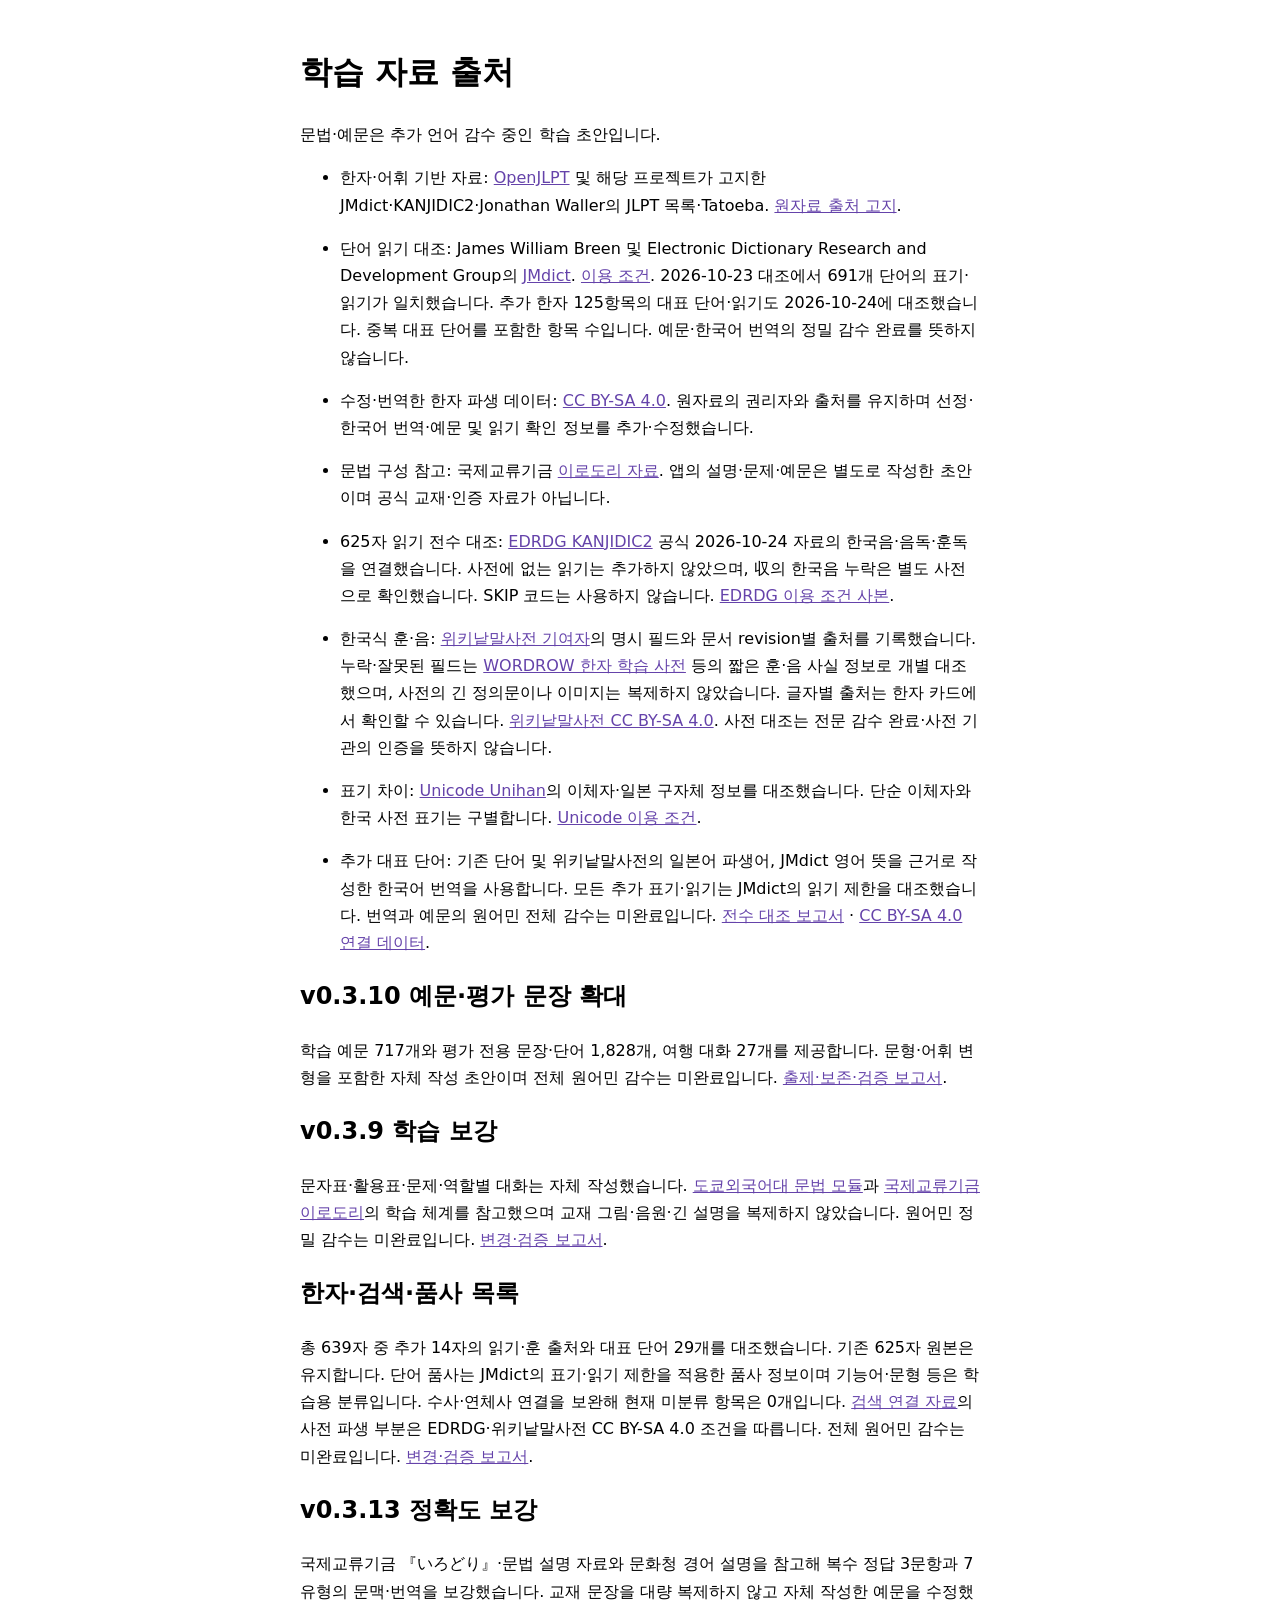
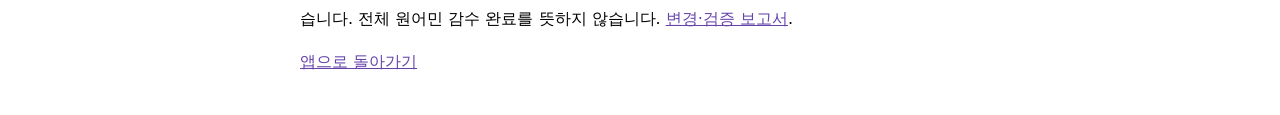
==== commit 8b74badf: "Release v0.3.13-dev: apply grammar accuracy review and preserve in-progress quiz content" ====
--- a/sources.html
+++ b/sources.html
@@ -1,4 +1,4 @@
-<!doctype html><html lang="ko"><meta charset="utf-8"><meta name="viewport" content="width=device-width,initial-scale=1"><meta name="color-scheme" content="light dark"><title>자료 출처 · 일본어 문법정원</title><style>body{font-family:system-ui,sans-serif;max-width:680px;margin:auto;padding:24px 18px;line-height:1.7}a{color:light-dark(#6543aa,#cdb7ff)}li{margin-bottom:16px}</style><h1>학습 자료 출처</h1><p>문법·예문은 추가 언어 감수 중인 학습 초안입니다.</p><ul><li>한자·어휘 기반 자료: <a href="https://github.com/evanclan/OpenJLPT">OpenJLPT</a> 및 해당 프로젝트가 고지한 JMdict·KANJIDIC2·Jonathan Waller의 JLPT 목록·Tatoeba. <a href="https://github.com/evanclan/OpenJLPT/blob/main/NOTICE.md">원자료 출처 고지</a>.</li><li>단어 읽기 대조: James William Breen 및 Electronic Dictionary Research and Development Group의 <a href="https://www.edrdg.org/wiki/JMdict-EDICT_Dictionary_Project.html">JMdict</a>. <a href="https://www.edrdg.org/edrdg/licence.html">이용 조건</a>. 2026-10-23 대조에서 691개 단어의 표기·읽기가 일치했습니다. 추가 한자 125항목의 대표 단어·읽기도 2026-10-24에 대조했습니다. 중복 대표 단어를 포함한 항목 수입니다. 예문·한국어 번역의 정밀 감수 완료를 뜻하지 않습니다.</li><li>수정·번역한 한자 파생 데이터: <a href="https://creativecommons.org/licenses/by-sa/4.0/">CC BY-SA 4.0</a>. 원자료의 권리자와 출처를 유지하며 선정·한국어 번역·예문 및 읽기 확인 정보를 추가·수정했습니다.</li><li>문법 구성 참고: 국제교류기금 <a href="https://www.irodori.jpf.go.jp/en/resources.html">이로도리 자료</a>. 앱의 설명·문제·예문은 별도로 작성한 초안이며 공식 교재·인증 자료가 아닙니다.</li><li>625자 읽기 전수 대조: <a href="https://www.edrdg.org/wiki/KANJIDIC_Project.html">EDRDG KANJIDIC2</a> 공식 2026-10-24 자료의 한국음·음독·훈독을 연결했습니다. 사전에 없는 읽기는 추가하지 않았으며, 収의 한국음 누락은 별도 사전으로 확인했습니다. SKIP 코드는 사용하지 않습니다. <a href="./docs/licenses/EDRDG.html">EDRDG 이용 조건 사본</a>.</li><li>한국식 훈·음: <a href="https://ko.wiktionary.org/">위키낱말사전 기여자</a>의 명시 필드와 문서 revision별 출처를 기록했습니다. 누락·잘못된 필드는 <a href="https://hanja.wordrow.kr/">WORDROW 한자 학습 사전</a> 등의 짧은 훈·음 사실 정보로 개별 대조했으며, 사전의 긴 정의문이나 이미지는 복제하지 않았습니다. 글자별 출처는 한자 카드에서 확인할 수 있습니다. <a href="https://ko.wiktionary.org/wiki/위키낱말사전:저작권">위키낱말사전 CC BY-SA 4.0</a>. 사전 대조는 전문 감수 완료·사전 기관의 인증을 뜻하지 않습니다.</li><li>표기 차이: <a href="https://www.unicode.org/reports/tr38/">Unicode Unihan</a>의 이체자·일본 구자체 정보를 대조했습니다. 단순 이체자와 한국 사전 표기는 구별합니다. <a href="./docs/licenses/UNICODE.txt">Unicode 이용 조건</a>.</li><li>추가 대표 단어: 기존 단어 및 위키낱말사전의 일본어 파생어, JMdict 영어 뜻을 근거로 작성한 한국어 번역을 사용합니다. 모든 추가 표기·읽기는 JMdict의 읽기 제한을 대조했습니다. 번역과 예문의 원어민 전체 감수는 미완료입니다. <a href="./data/kanji/KANJI-ENRICHMENT-AUDIT.md">전수 대조 보고서</a> · <a href="./data/kanji/kanji-enrichment.json">CC BY-SA 4.0 연결 데이터</a>.</li></ul><h2>v0.3.10 예문·평가 문장 확대</h2><p>학습 예문 717개와 평가 전용 문장·단어 1,828개, 여행 대화 27개를 제공합니다. 문형·어휘 변형을 포함한 자체 작성 초안이며 전체 원어민 감수는 미완료입니다. <a href="./docs/RELEASE-v0.3.10.md">출제·보존·검증 보고서</a>.</p><h2>v0.3.9 학습 보강</h2><p>문자표·활용표·문제·역할별 대화는 자체 작성했습니다. <a href="https://www.coelang.tufs.ac.jp/mt/ja/gmod/steplist.html">도쿄외국어대 문법 모듈</a>과 <a href="https://www.irodori.jpf.go.jp/resources.html">국제교류기금 이로도리</a>의 학습 체계를 참고했으며 교재 그림·음원·긴 설명을 복제하지 않았습니다. 원어민 정밀 감수는 미완료입니다. <a href="./docs/RELEASE-v0.3.9.md">변경·검증 보고서</a>.</p><h2>v0.3.11 한자·검색·품사 목록</h2><p>총 639자 중 추가 14자의 읽기·훈 출처와 대표 단어 29개를 대조했습니다. 기존 625자 원본은 유지합니다. 단어 품사는 JMdict의 표기·읽기 제한을 적용한 품사 정보이며 기능어·문형 등은 학습용 분류입니다. 5항목은 분류 확인 중입니다. <a href="./data/library-index.json">검색 연결 자료</a>의 사전 파생 부분은 EDRDG·위키낱말사전 CC BY-SA 4.0 조건을 따릅니다. 전체 원어민 감수는 미완료입니다. <a href="./docs/RELEASE-v0.3.11.md">변경·검증 보고서</a>.</p><p><a href="./" id="app-return">앱으로 돌아가기</a></p><script>
+<!doctype html><html lang="ko"><meta charset="utf-8"><meta name="viewport" content="width=device-width,initial-scale=1"><meta name="color-scheme" content="light dark"><title>자료 출처 · 일본어 문법정원</title><style>body{font-family:system-ui,sans-serif;max-width:680px;margin:auto;padding:24px 18px;line-height:1.7}a{color:light-dark(#6543aa,#cdb7ff)}li{margin-bottom:16px}</style><h1>학습 자료 출처</h1><p>문법·예문은 추가 언어 감수 중인 학습 초안입니다.</p><ul><li>한자·어휘 기반 자료: <a href="https://github.com/evanclan/OpenJLPT">OpenJLPT</a> 및 해당 프로젝트가 고지한 JMdict·KANJIDIC2·Jonathan Waller의 JLPT 목록·Tatoeba. <a href="https://github.com/evanclan/OpenJLPT/blob/main/NOTICE.md">원자료 출처 고지</a>.</li><li>단어 읽기 대조: James William Breen 및 Electronic Dictionary Research and Development Group의 <a href="https://www.edrdg.org/wiki/JMdict-EDICT_Dictionary_Project.html">JMdict</a>. <a href="https://www.edrdg.org/edrdg/licence.html">이용 조건</a>. 2026-10-23 대조에서 691개 단어의 표기·읽기가 일치했습니다. 추가 한자 125항목의 대표 단어·읽기도 2026-10-24에 대조했습니다. 중복 대표 단어를 포함한 항목 수입니다. 예문·한국어 번역의 정밀 감수 완료를 뜻하지 않습니다.</li><li>수정·번역한 한자 파생 데이터: <a href="https://creativecommons.org/licenses/by-sa/4.0/">CC BY-SA 4.0</a>. 원자료의 권리자와 출처를 유지하며 선정·한국어 번역·예문 및 읽기 확인 정보를 추가·수정했습니다.</li><li>문법 구성 참고: 국제교류기금 <a href="https://www.irodori.jpf.go.jp/en/resources.html">이로도리 자료</a>. 앱의 설명·문제·예문은 별도로 작성한 초안이며 공식 교재·인증 자료가 아닙니다.</li><li>625자 읽기 전수 대조: <a href="https://www.edrdg.org/wiki/KANJIDIC_Project.html">EDRDG KANJIDIC2</a> 공식 2026-10-24 자료의 한국음·음독·훈독을 연결했습니다. 사전에 없는 읽기는 추가하지 않았으며, 収의 한국음 누락은 별도 사전으로 확인했습니다. SKIP 코드는 사용하지 않습니다. <a href="./docs/licenses/EDRDG.html">EDRDG 이용 조건 사본</a>.</li><li>한국식 훈·음: <a href="https://ko.wiktionary.org/">위키낱말사전 기여자</a>의 명시 필드와 문서 revision별 출처를 기록했습니다. 누락·잘못된 필드는 <a href="https://hanja.wordrow.kr/">WORDROW 한자 학습 사전</a> 등의 짧은 훈·음 사실 정보로 개별 대조했으며, 사전의 긴 정의문이나 이미지는 복제하지 않았습니다. 글자별 출처는 한자 카드에서 확인할 수 있습니다. <a href="https://ko.wiktionary.org/wiki/위키낱말사전:저작권">위키낱말사전 CC BY-SA 4.0</a>. 사전 대조는 전문 감수 완료·사전 기관의 인증을 뜻하지 않습니다.</li><li>표기 차이: <a href="https://www.unicode.org/reports/tr38/">Unicode Unihan</a>의 이체자·일본 구자체 정보를 대조했습니다. 단순 이체자와 한국 사전 표기는 구별합니다. <a href="./docs/licenses/UNICODE.txt">Unicode 이용 조건</a>.</li><li>추가 대표 단어: 기존 단어 및 위키낱말사전의 일본어 파생어, JMdict 영어 뜻을 근거로 작성한 한국어 번역을 사용합니다. 모든 추가 표기·읽기는 JMdict의 읽기 제한을 대조했습니다. 번역과 예문의 원어민 전체 감수는 미완료입니다. <a href="./data/kanji/KANJI-ENRICHMENT-AUDIT.md">전수 대조 보고서</a> · <a href="./data/kanji/kanji-enrichment.json">CC BY-SA 4.0 연결 데이터</a>.</li></ul><h2>v0.3.10 예문·평가 문장 확대</h2><p>학습 예문 717개와 평가 전용 문장·단어 1,828개, 여행 대화 27개를 제공합니다. 문형·어휘 변형을 포함한 자체 작성 초안이며 전체 원어민 감수는 미완료입니다. <a href="./docs/RELEASE-v0.3.10.md">출제·보존·검증 보고서</a>.</p><h2>v0.3.9 학습 보강</h2><p>문자표·활용표·문제·역할별 대화는 자체 작성했습니다. <a href="https://www.coelang.tufs.ac.jp/mt/ja/gmod/steplist.html">도쿄외국어대 문법 모듈</a>과 <a href="https://www.irodori.jpf.go.jp/resources.html">국제교류기금 이로도리</a>의 학습 체계를 참고했으며 교재 그림·음원·긴 설명을 복제하지 않았습니다. 원어민 정밀 감수는 미완료입니다. <a href="./docs/RELEASE-v0.3.9.md">변경·검증 보고서</a>.</p><h2>한자·검색·품사 목록</h2><p>총 639자 중 추가 14자의 읽기·훈 출처와 대표 단어 29개를 대조했습니다. 기존 625자 원본은 유지합니다. 단어 품사는 JMdict의 표기·읽기 제한을 적용한 품사 정보이며 기능어·문형 등은 학습용 분류입니다. 수사·연체사 연결을 보완해 현재 미분류 항목은 0개입니다. <a href="./data/library-index.json">검색 연결 자료</a>의 사전 파생 부분은 EDRDG·위키낱말사전 CC BY-SA 4.0 조건을 따릅니다. 전체 원어민 감수는 미완료입니다. <a href="./docs/RELEASE-v0.3.11.md">변경·검증 보고서</a>.</p><h2>v0.3.13 정확도 보강</h2><p>국제교류기금 『いろどり』·문법 설명 자료와 문화청 경어 설명을 참고해 복수 정답 3문항과 7유형의 문맥·번역을 보강했습니다. 교재 문장을 대량 복제하지 않고 자체 작성한 예문을 수정했습니다. 전체 원어민 감수 완료를 뜻하지 않습니다. <a href="./docs/RELEASE-v0.3.13.md">변경·검증 보고서</a>.</p><p><a href="./" id="app-return">앱으로 돌아가기</a></p><script>
 const backLink=document.getElementById("app-return");let previous=null;
 try{const saved=JSON.parse(sessionStorage.getItem("jgg.sources.return.v1")||"null");if(new URLSearchParams(location.search).get("from")==="app"&&saved&&Date.now()-saved.at<3600000){const url=new URL(saved.url);if(url.origin===location.origin&&[new URL("./",location.href).pathname,new URL("./index.html",location.href).pathname].includes(url.pathname))previous=url.href}}catch{}
 if(previous){backLink.href=previous;backLink.addEventListener("click",e=>{if(history.length>1){e.preventDefault();history.back()}})}
